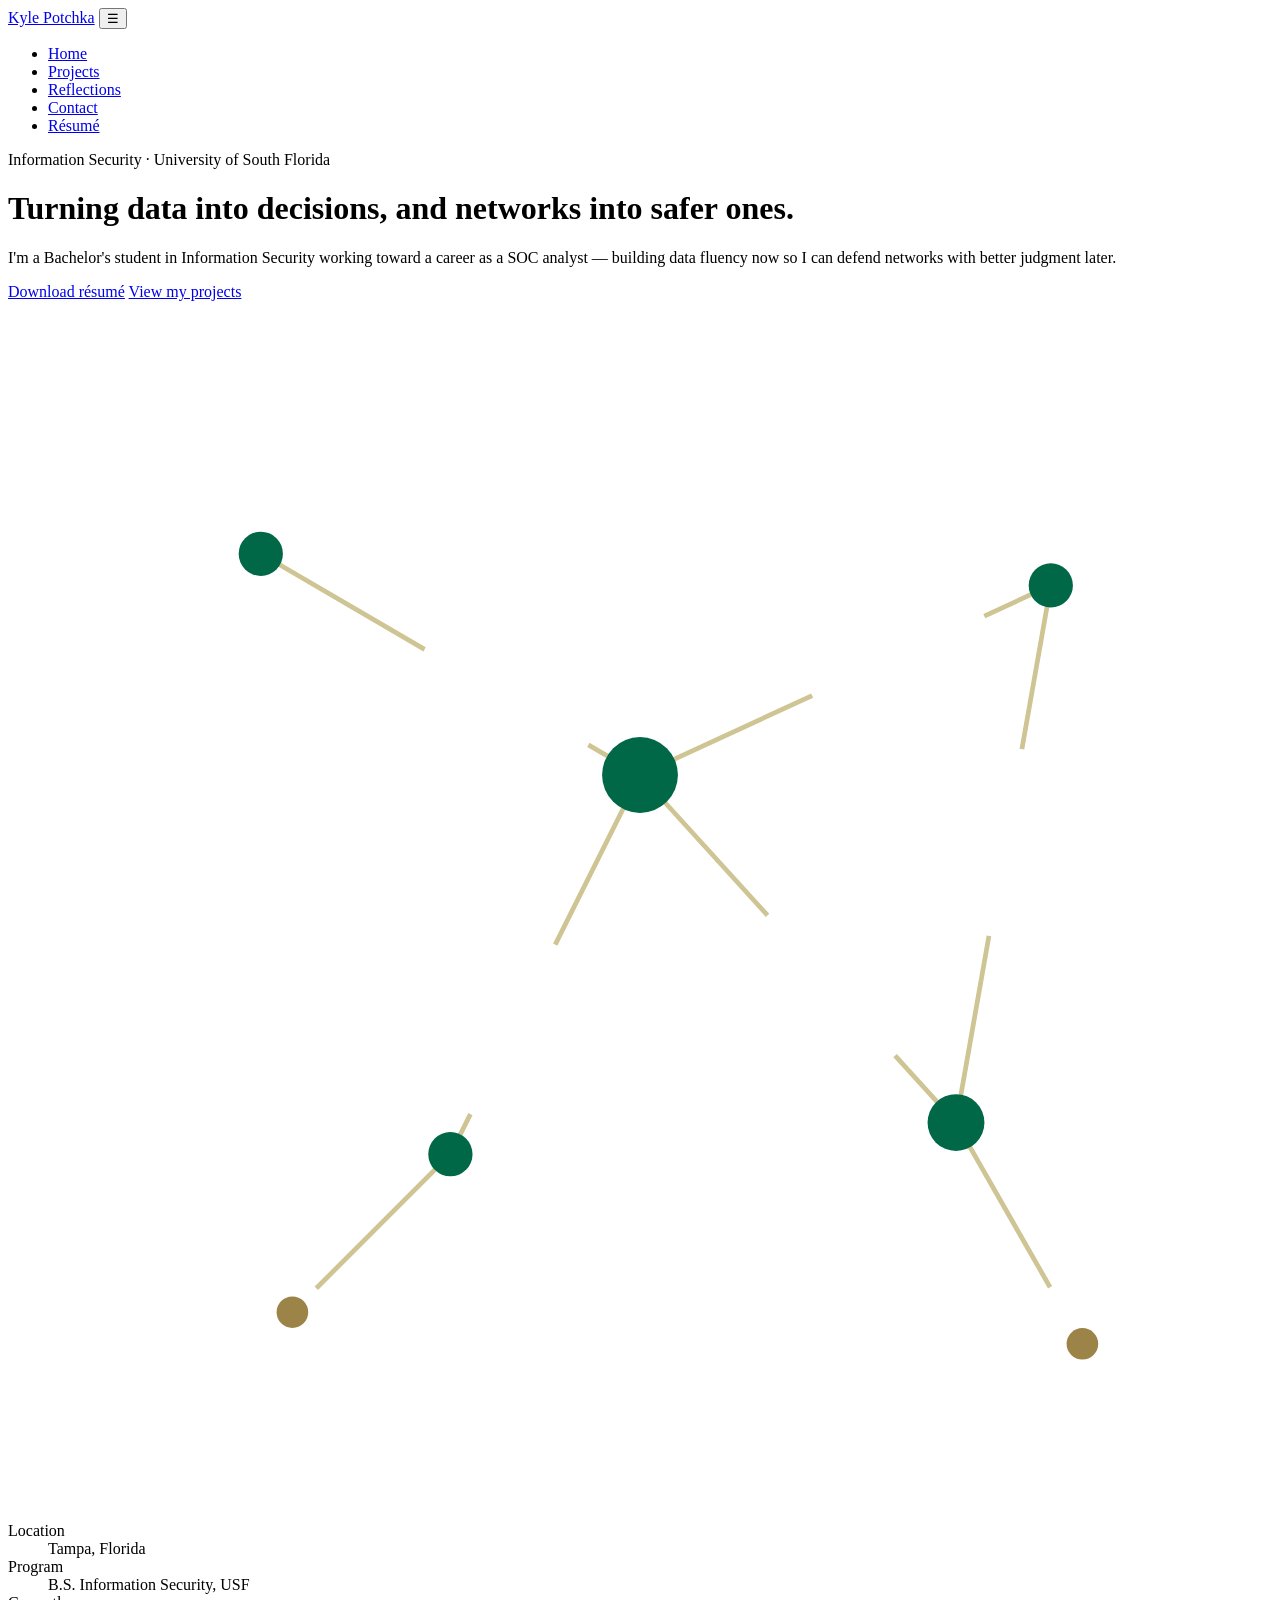
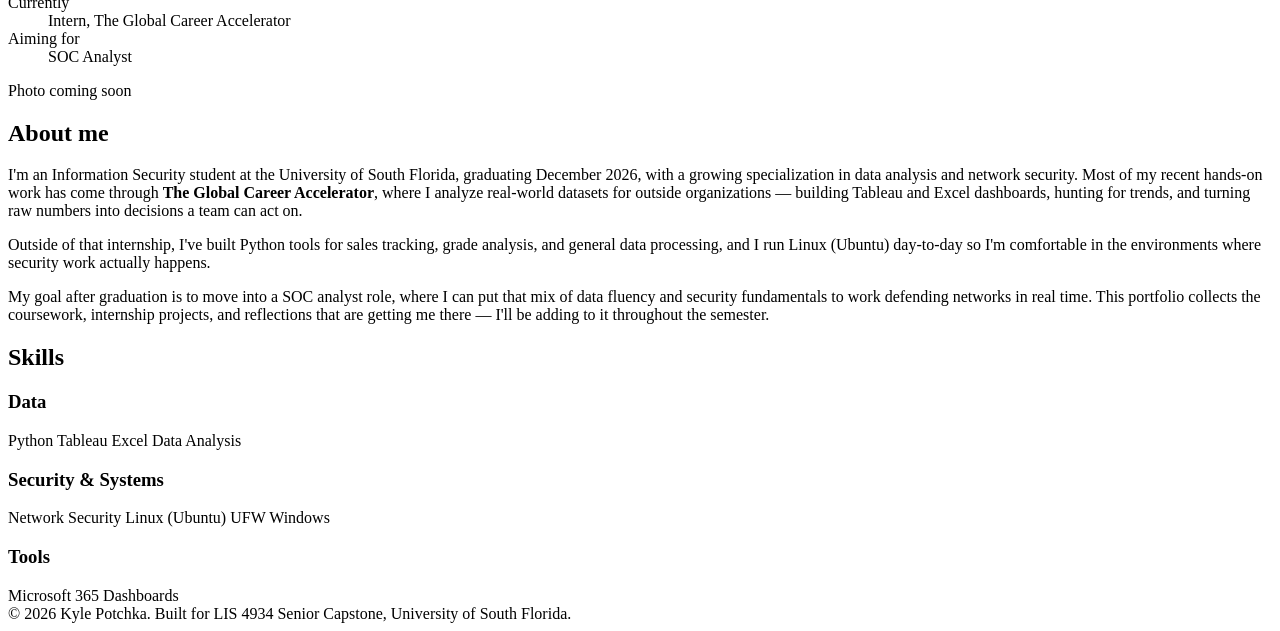
==== index.html @ b51d2565 "Add files via upload" ====
<!DOCTYPE html>
<html lang="en">
<head>
<meta charset="UTF-8">
<meta name="viewport" content="width=device-width, initial-scale=1.0">
<title>Kyle Potchka — ePortfolio</title>
<meta name="description" content="Kyle Potchka — Information Security student at USF, focused on data analysis and network security.">
<link rel="preconnect" href="https://fonts.googleapis.com">
<link href="https://fonts.googleapis.com/css2?family=Source+Serif+4:wght@500;600;700&family=IBM+Plex+Sans:wght@400;500;600&display=swap" rel="stylesheet">
<link rel="stylesheet" href="assets/style.css">
</head>
<body>

<nav class="site-nav">
  <div class="container">
    <a href="index.html" class="nav-name">Kyle Potchka</a>
    <button class="nav-toggle" aria-label="Toggle menu" aria-expanded="false" id="navToggle">☰</button>
    <ul class="nav-links" id="navLinks">
      <li><a href="index.html" aria-current="page">Home</a></li>
      <li><a href="projects.html">Projects</a></li>
      <li><a href="reflections.html">Reflections</a></li>
      <li><a href="contact.html">Contact</a></li>
      <li><a href="assets/Potchka_Resume.pdf">Résumé</a></li>
    </ul>
  </div>
</nav>

<header class="hero">
  <div class="container hero-grid">
    <div>
      <div class="eyebrow-label">Information Security · University of South Florida</div>
      <h1>Turning data into decisions, and networks into safer ones.</h1>
      <p class="lede">I'm a Bachelor's student in Information Security working toward a career as a SOC analyst — building data fluency now so I can defend networks with better judgment later.</p>
      <div class="btn-row">
        <a class="btn btn-primary" href="assets/Potchka_Resume.pdf">Download résumé</a>
        <a class="btn btn-secondary" href="projects.html">View my projects</a>
      </div>
    </div>
    <div class="hero-art" aria-hidden="true">
      <svg viewBox="0 0 400 380" xmlns="http://www.w3.org/2000/svg">
        <g stroke="#CFC493" stroke-width="1.5" fill="none">
          <line class="link" x1="80" y1="80" x2="200" y2="150" stroke-dasharray="60" style="animation-delay:.05s"/>
          <line class="link" x1="200" y1="150" x2="330" y2="90" stroke-dasharray="60" style="animation-delay:.15s"/>
          <line class="link" x1="200" y1="150" x2="140" y2="270" stroke-dasharray="60" style="animation-delay:.25s"/>
          <line class="link" x1="200" y1="150" x2="300" y2="260" stroke-dasharray="60" style="animation-delay:.35s"/>
          <line class="link" x1="300" y1="260" x2="330" y2="90" stroke-dasharray="60" style="animation-delay:.4s"/>
          <line class="link" x1="140" y1="270" x2="90" y2="320" stroke-dasharray="60" style="animation-delay:.45s"/>
          <line class="link" x1="300" y1="260" x2="340" y2="330" stroke-dasharray="60" style="animation-delay:.5s"/>
        </g>
        <g fill="#006747">
          <circle class="node" cx="200" cy="150" r="12" style="animation-delay:0s"/>
          <circle class="node" cx="80" cy="80" r="7" style="animation-delay:.1s"/>
          <circle class="node" cx="330" cy="90" r="7" style="animation-delay:.2s"/>
          <circle class="node" cx="140" cy="270" r="7" style="animation-delay:.3s"/>
          <circle class="node" cx="300" cy="260" r="9" style="animation-delay:.35s"/>
        </g>
        <g fill="#9C8347">
          <circle class="node" cx="90" cy="320" r="5" style="animation-delay:.5s"/>
          <circle class="node" cx="340" cy="330" r="5" style="animation-delay:.55s"/>
        </g>
      </svg>
    </div>
  </div>
</header>

<section class="facts">
  <div class="container">
    <dl class="facts-grid">
      <div class="fact"><dt>Location</dt><dd>Tampa, Florida</dd></div>
      <div class="fact"><dt>Program</dt><dd>B.S. Information Security, USF</dd></div>
      <div class="fact"><dt>Currently</dt><dd>Intern, The Global Career Accelerator</dd></div>
      <div class="fact"><dt>Aiming for</dt><dd>SOC Analyst</dd></div>
    </dl>
  </div>
</section>

<section class="section" id="bio">
  <div class="container bio-grid">
    <div class="portrait-frame">
      Photo coming soon
    </div>
    <div>
      <h2>About me</h2>
      <p>I'm an Information Security student at the University of South Florida, graduating December 2026, with a growing specialization in data analysis and network security. Most of my recent hands-on work has come through <strong>The Global Career Accelerator</strong>, where I analyze real-world datasets for outside organizations — building Tableau and Excel dashboards, hunting for trends, and turning raw numbers into decisions a team can act on.</p>
      <p>Outside of that internship, I've built Python tools for sales tracking, grade analysis, and general data processing, and I run Linux (Ubuntu) day-to-day so I'm comfortable in the environments where security work actually happens.</p>
      <p>My goal after graduation is to move into a SOC analyst role, where I can put that mix of data fluency and security fundamentals to work defending networks in real time. This portfolio collects the coursework, internship projects, and reflections that are getting me there — I'll be adding to it throughout the semester.</p>
    </div>
  </div>
</section>

<section class="section section-alt">
  <div class="container">
    <h2>Skills</h2>
    <div class="skill-groups">
      <div class="skill-group">
        <h3>Data</h3>
        <div class="chip-row">
          <span class="chip">Python</span>
          <span class="chip">Tableau</span>
          <span class="chip">Excel</span>
          <span class="chip">Data Analysis</span>
        </div>
      </div>
      <div class="skill-group">
        <h3>Security &amp; Systems</h3>
        <div class="chip-row">
          <span class="chip">Network Security</span>
          <span class="chip">Linux (Ubuntu)</span>
          <span class="chip">UFW</span>
          <span class="chip">Windows</span>
        </div>
      </div>
      <div class="skill-group">
        <h3>Tools</h3>
        <div class="chip-row">
          <span class="chip">Microsoft 365</span>
          <span class="chip">Dashboards</span>
        </div>
      </div>
    </div>
  </div>
</section>

<footer class="site-footer">
  <div class="container">
    &copy; 2026 Kyle Potchka. Built for LIS 4934 Senior Capstone, University of South Florida.
  </div>
</footer>

<script src="assets/main.js"></script>
</body>
</html>
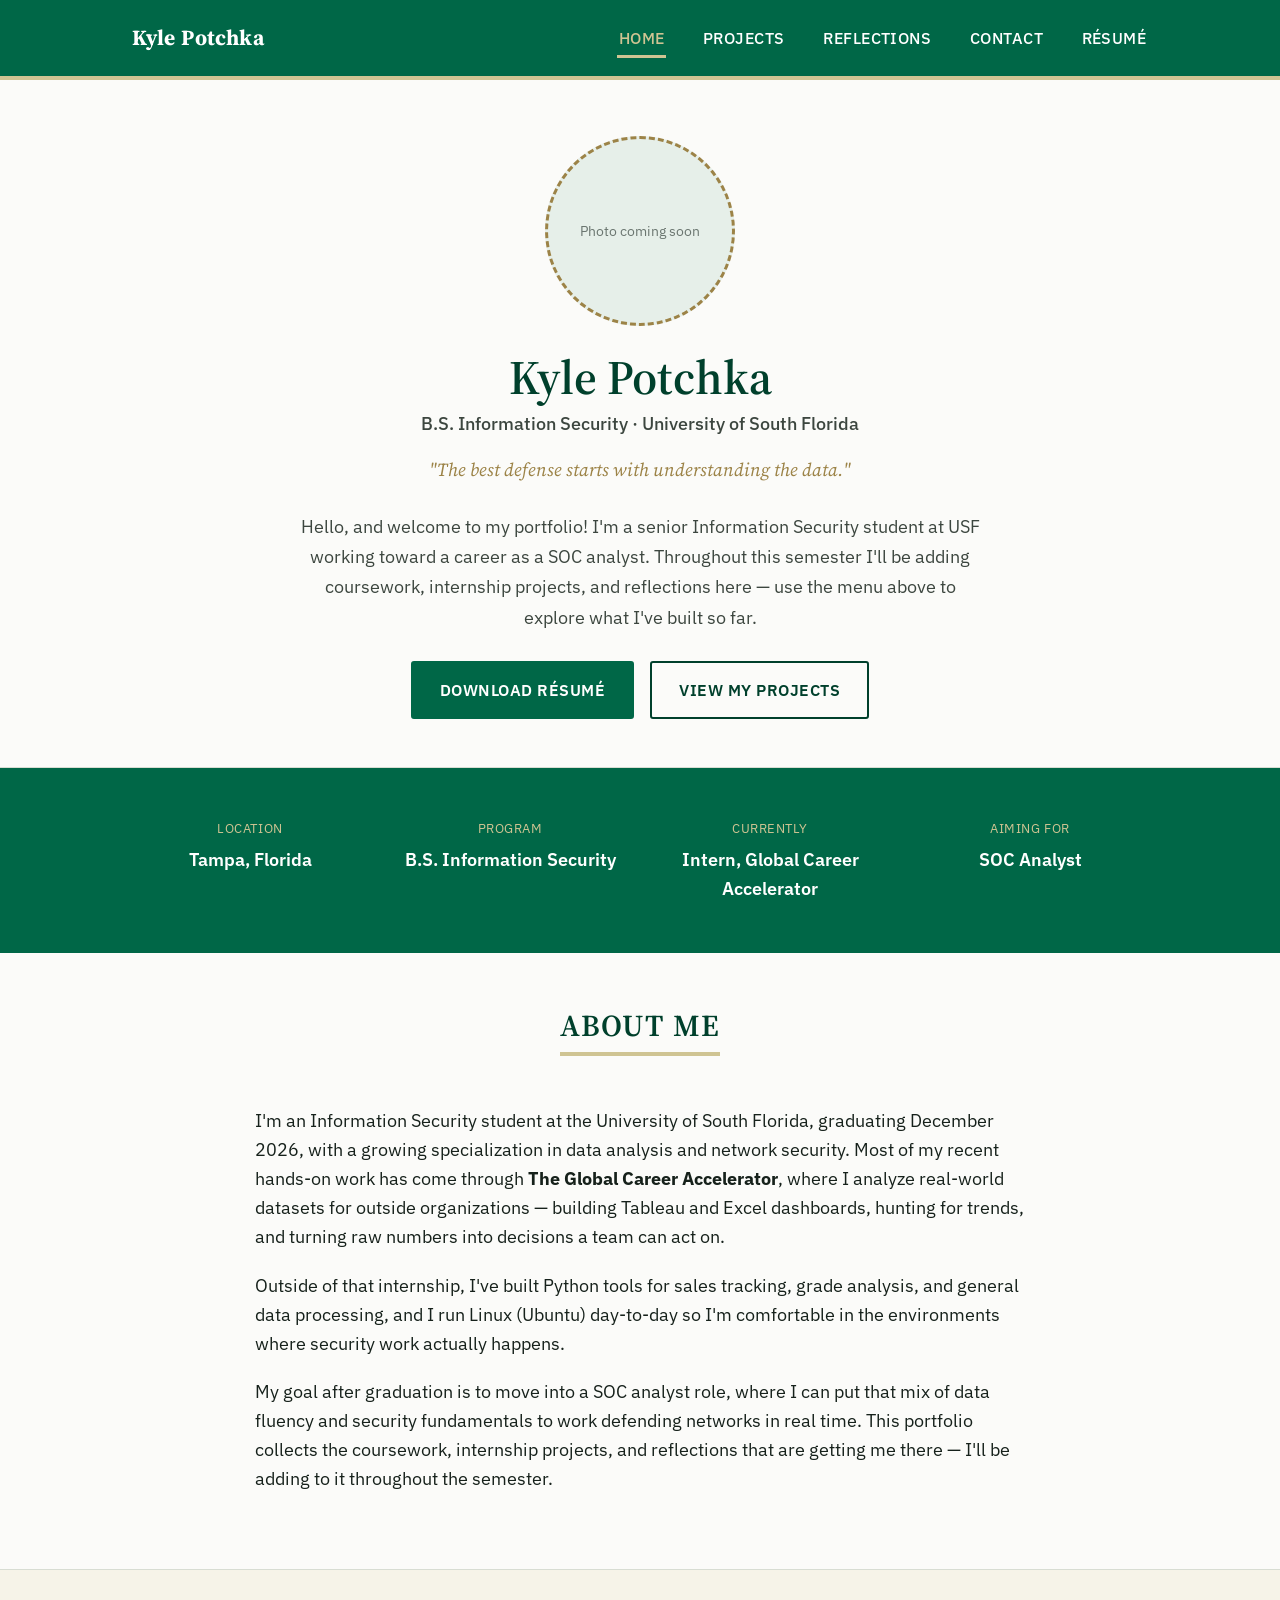
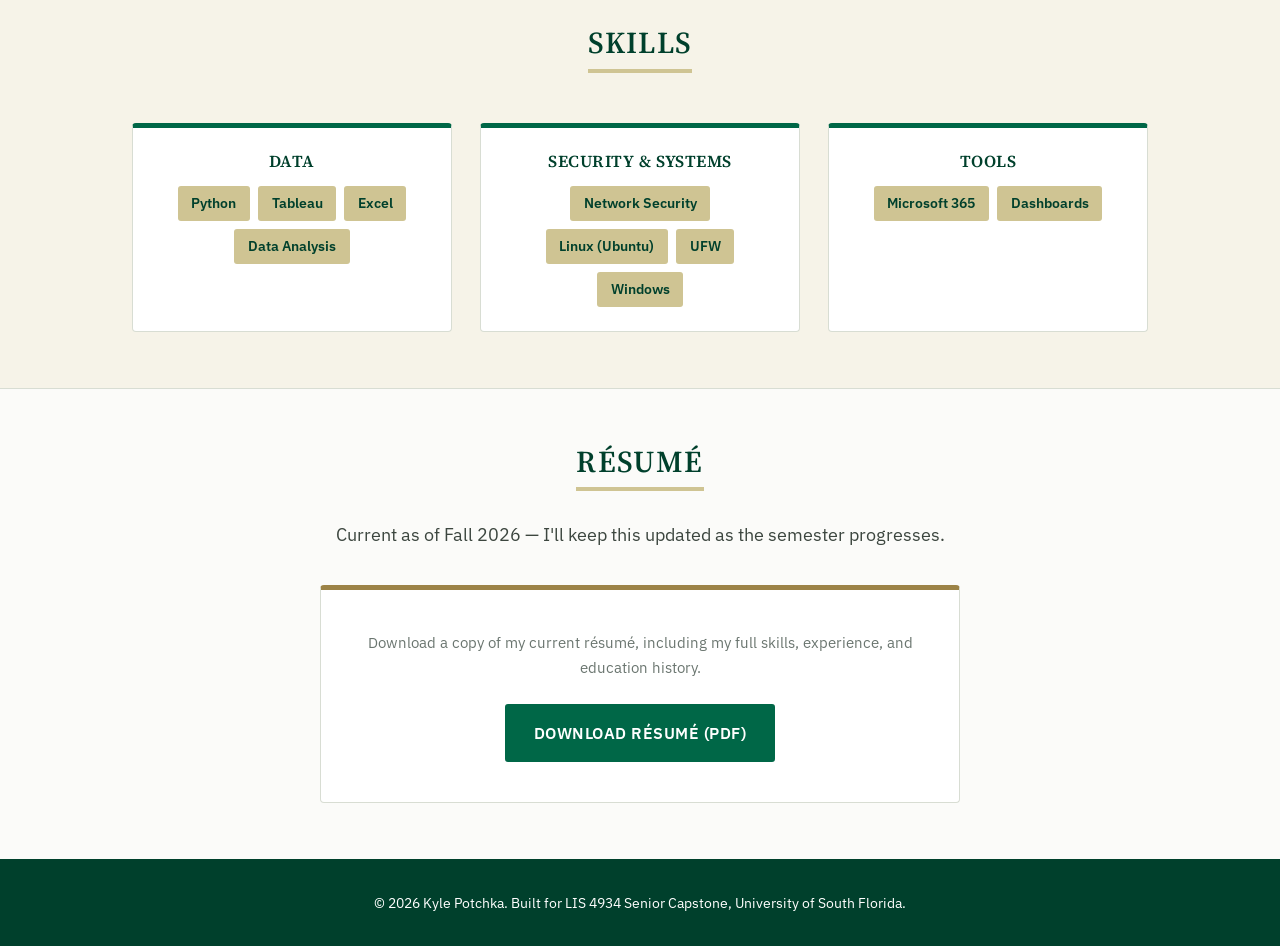
==== commit c4089b14: "Add files via upload" ====
--- a/index.html
+++ b/index.html
@@ -6,7 +6,7 @@
 <title>Kyle Potchka — ePortfolio</title>
 <meta name="description" content="Kyle Potchka — Information Security student at USF, focused on data analysis and network security.">
 <link rel="preconnect" href="https://fonts.googleapis.com">
-<link href="https://fonts.googleapis.com/css2?family=Source+Serif+4:wght@500;600;700&family=IBM+Plex+Sans:wght@400;500;600&display=swap" rel="stylesheet">
+<link href="https://fonts.googleapis.com/css2?family=Source+Serif+4:wght@500;600;700&family=IBM+Plex+Sans:wght@400;500;600;700&display=swap" rel="stylesheet">
 <link rel="stylesheet" href="assets/style.css">
 </head>
 <body>
@@ -26,39 +26,17 @@
 </nav>
 
 <header class="hero">
-  <div class="container hero-grid">
-    <div>
-      <div class="eyebrow-label">Information Security · University of South Florida</div>
-      <h1>Turning data into decisions, and networks into safer ones.</h1>
-      <p class="lede">I'm a Bachelor's student in Information Security working toward a career as a SOC analyst — building data fluency now so I can defend networks with better judgment later.</p>
-      <div class="btn-row">
-        <a class="btn btn-primary" href="assets/Potchka_Resume.pdf">Download résumé</a>
-        <a class="btn btn-secondary" href="projects.html">View my projects</a>
-      </div>
+  <div class="container">
+    <div class="portrait-ring" aria-hidden="true">
+      Photo coming soon
     </div>
-    <div class="hero-art" aria-hidden="true">
-      <svg viewBox="0 0 400 380" xmlns="http://www.w3.org/2000/svg">
-        <g stroke="#CFC493" stroke-width="1.5" fill="none">
-          <line class="link" x1="80" y1="80" x2="200" y2="150" stroke-dasharray="60" style="animation-delay:.05s"/>
-          <line class="link" x1="200" y1="150" x2="330" y2="90" stroke-dasharray="60" style="animation-delay:.15s"/>
-          <line class="link" x1="200" y1="150" x2="140" y2="270" stroke-dasharray="60" style="animation-delay:.25s"/>
-          <line class="link" x1="200" y1="150" x2="300" y2="260" stroke-dasharray="60" style="animation-delay:.35s"/>
-          <line class="link" x1="300" y1="260" x2="330" y2="90" stroke-dasharray="60" style="animation-delay:.4s"/>
-          <line class="link" x1="140" y1="270" x2="90" y2="320" stroke-dasharray="60" style="animation-delay:.45s"/>
-          <line class="link" x1="300" y1="260" x2="340" y2="330" stroke-dasharray="60" style="animation-delay:.5s"/>
-        </g>
-        <g fill="#006747">
-          <circle class="node" cx="200" cy="150" r="12" style="animation-delay:0s"/>
-          <circle class="node" cx="80" cy="80" r="7" style="animation-delay:.1s"/>
-          <circle class="node" cx="330" cy="90" r="7" style="animation-delay:.2s"/>
-          <circle class="node" cx="140" cy="270" r="7" style="animation-delay:.3s"/>
-          <circle class="node" cx="300" cy="260" r="9" style="animation-delay:.35s"/>
-        </g>
-        <g fill="#9C8347">
-          <circle class="node" cx="90" cy="320" r="5" style="animation-delay:.5s"/>
-          <circle class="node" cx="340" cy="330" r="5" style="animation-delay:.55s"/>
-        </g>
-      </svg>
+    <h1>Kyle Potchka</h1>
+    <p class="subtitle">B.S. Information Security · University of South Florida</p>
+    <p class="quote">"The best defense starts with understanding the data."</p>
+    <p class="lede">Hello, and welcome to my portfolio! I'm a senior Information Security student at USF working toward a career as a SOC analyst. Throughout this semester I'll be adding coursework, internship projects, and reflections here — use the menu above to explore what I've built so far.</p>
+    <div class="btn-row">
+      <a class="btn btn-primary" href="assets/Potchka_Resume.pdf">Download résumé</a>
+      <a class="btn btn-secondary" href="projects.html">View my projects</a>
     </div>
   </div>
 </header>
@@ -67,20 +45,19 @@
   <div class="container">
     <dl class="facts-grid">
       <div class="fact"><dt>Location</dt><dd>Tampa, Florida</dd></div>
-      <div class="fact"><dt>Program</dt><dd>B.S. Information Security, USF</dd></div>
-      <div class="fact"><dt>Currently</dt><dd>Intern, The Global Career Accelerator</dd></div>
+      <div class="fact"><dt>Program</dt><dd>B.S. Information Security</dd></div>
+      <div class="fact"><dt>Currently</dt><dd>Intern, Global Career Accelerator</dd></div>
       <div class="fact"><dt>Aiming for</dt><dd>SOC Analyst</dd></div>
     </dl>
   </div>
 </section>
 
 <section class="section" id="bio">
-  <div class="container bio-grid">
-    <div class="portrait-frame">
-      Photo coming soon
+  <div class="container">
+    <div class="section-header">
+      <h2>About Me</h2>
     </div>
-    <div>
-      <h2>About me</h2>
+    <div class="bio-block">
       <p>I'm an Information Security student at the University of South Florida, graduating December 2026, with a growing specialization in data analysis and network security. Most of my recent hands-on work has come through <strong>The Global Career Accelerator</strong>, where I analyze real-world datasets for outside organizations — building Tableau and Excel dashboards, hunting for trends, and turning raw numbers into decisions a team can act on.</p>
       <p>Outside of that internship, I've built Python tools for sales tracking, grade analysis, and general data processing, and I run Linux (Ubuntu) day-to-day so I'm comfortable in the environments where security work actually happens.</p>
       <p>My goal after graduation is to move into a SOC analyst role, where I can put that mix of data fluency and security fundamentals to work defending networks in real time. This portfolio collects the coursework, internship projects, and reflections that are getting me there — I'll be adding to it throughout the semester.</p>
@@ -88,9 +65,11 @@
   </div>
 </section>
 
-<section class="section section-alt">
+<section class="section section-tint">
   <div class="container">
-    <h2>Skills</h2>
+    <div class="section-header">
+      <h2>Skills</h2>
+    </div>
     <div class="skill-groups">
       <div class="skill-group">
         <h3>Data</h3>
@@ -121,6 +100,19 @@
   </div>
 </section>
 
+<section class="section">
+  <div class="container">
+    <div class="section-header">
+      <h2>Résumé</h2>
+      <p>Current as of Fall 2026 — I'll keep this updated as the semester progresses.</p>
+    </div>
+    <div class="resume-block">
+      <p>Download a copy of my current résumé, including my full skills, experience, and education history.</p>
+      <a class="btn btn-primary" href="assets/Potchka_Resume.pdf">Download résumé (PDF)</a>
+    </div>
+  </div>
+</section>
+
 <footer class="site-footer">
   <div class="container">
     &copy; 2026 Kyle Potchka. Built for LIS 4934 Senior Capstone, University of South Florida.
--- a/assets/style.css
+++ b/assets/style.css
@@ -0,0 +1,371 @@
+/* ==========================================================================
+   Kyle Potchka — ePortfolio
+   Token system: color, type, layout
+   ========================================================================== */
+
+:root {
+  /* Color */
+  --green: #006747;
+  --green-dark: #00402c;
+  --green-tint: #e6efe9;
+  --gold: #cfc493;
+  --gold-tint: #f6f3e8;
+  --gold-deep: #9c8347;
+  --paper: #fbfbf9;
+  --paper-raised: #ffffff;
+  --ink: #16211b;
+  --ink-soft: #3c463f;
+  --ink-faint: #6b7670;
+  --line: #d8ddd3;
+
+  /* Type */
+  --font-display: "Source Serif 4", Georgia, "Times New Roman", serif;
+  --font-body: "IBM Plex Sans", -apple-system, "Segoe UI", sans-serif;
+
+  --content-max: 70ch;
+  --page-max: 1080px;
+}
+
+* { box-sizing: border-box; }
+html { scroll-behavior: smooth; }
+
+body {
+  margin: 0;
+  background: var(--paper);
+  color: var(--ink);
+  font-family: var(--font-body);
+  font-size: 1.15rem;
+  line-height: 1.65;
+  -webkit-font-smoothing: antialiased;
+}
+
+@media (prefers-reduced-motion: reduce) {
+  html { scroll-behavior: auto; }
+}
+
+img { max-width: 100%; display: block; }
+
+a {
+  color: var(--gold-deep);
+  text-decoration: underline;
+  text-decoration-color: var(--gold);
+  text-underline-offset: 3px;
+}
+a:hover { color: var(--green); text-decoration-color: var(--green); }
+a:focus-visible, button:focus-visible { outline: 2px solid var(--green); outline-offset: 3px; }
+
+h1, h2, h3 {
+  font-family: var(--font-display);
+  font-weight: 600;
+  line-height: 1.15;
+  color: var(--green-dark);
+  margin: 0 0 0.5em;
+}
+
+h1 { font-size: 2.9rem; }
+h2 {
+  font-size: 1.9rem;
+  text-transform: uppercase;
+  letter-spacing: 0.04em;
+  padding-bottom: 0.5rem;
+  border-bottom: 4px solid var(--gold);
+  display: inline-block;
+}
+h3 { font-size: 1.3rem; }
+
+p { margin: 0 0 1.1em; }
+
+.container { max-width: var(--page-max); margin: 0 auto; padding: 0 2rem; }
+.prose { max-width: var(--content-max); margin-left: auto; margin-right: auto; }
+.center { text-align: center; }
+
+/* ---------- Nav ---------- */
+.site-nav {
+  position: sticky;
+  top: 0;
+  z-index: 20;
+  background: var(--green);
+  border-bottom: 4px solid var(--gold);
+}
+
+.site-nav .container {
+  display: flex;
+  align-items: center;
+  justify-content: space-between;
+  height: 76px;
+}
+
+.nav-name {
+  font-family: var(--font-display);
+  font-weight: 700;
+  font-size: 1.35rem;
+  color: #fff;
+  text-decoration: none;
+  letter-spacing: 0.02em;
+}
+.nav-name:hover { color: var(--gold); text-decoration: none; }
+
+.nav-links {
+  display: flex;
+  gap: 2.2rem;
+  list-style: none;
+  margin: 0;
+  padding: 0;
+}
+
+.nav-links a {
+  color: #fff;
+  text-decoration: none;
+  font-size: 1rem;
+  font-weight: 500;
+  text-transform: uppercase;
+  letter-spacing: 0.03em;
+  padding: 0.4rem 0.1rem;
+  border-bottom: 3px solid transparent;
+}
+.nav-links a:hover,
+.nav-links a[aria-current="page"] {
+  color: var(--gold);
+  border-bottom-color: var(--gold);
+}
+
+.nav-toggle {
+  display: none;
+  background: none;
+  border: 1px solid #fff;
+  border-radius: 6px;
+  width: 42px;
+  height: 42px;
+  font-size: 1.2rem;
+  color: #fff;
+  cursor: pointer;
+}
+
+@media (max-width: 760px) {
+  .nav-toggle { display: block; }
+  .nav-links {
+    position: absolute;
+    top: 76px;
+    left: 0;
+    right: 0;
+    background: var(--green);
+    border-bottom: 4px solid var(--gold);
+    flex-direction: column;
+    gap: 0;
+    padding: 0.5rem 2rem 1.2rem;
+    display: none;
+  }
+  .nav-links.open { display: flex; }
+  .nav-links a { padding: 0.7rem 0; width: 100%; }
+}
+
+/* ---------- Buttons ---------- */
+.btn {
+  display: inline-flex;
+  align-items: center;
+  gap: 0.5rem;
+  padding: 0.85rem 1.7rem;
+  border-radius: 3px;
+  font-family: var(--font-body);
+  font-size: 1rem;
+  font-weight: 600;
+  text-decoration: none;
+  border: 2px solid transparent;
+  cursor: pointer;
+  text-transform: uppercase;
+  letter-spacing: 0.03em;
+}
+
+.btn-primary { background: var(--green); color: #fff; border-color: var(--green); }
+.btn-primary:hover { background: var(--green-dark); border-color: var(--green-dark); color: #fff; }
+
+.btn-secondary { background: transparent; color: var(--green-dark); border-color: var(--green-dark); }
+.btn-secondary:hover { background: var(--green-tint); color: var(--green-dark); }
+
+.btn-row { display: flex; gap: 1rem; flex-wrap: wrap; margin-top: 1.8rem; justify-content: center; }
+
+/* ---------- Hero (centered, portrait-first) ---------- */
+.hero { padding: 3.5rem 0 3rem; text-align: center; border-bottom: 1px solid var(--line); }
+
+.portrait-ring {
+  width: 190px;
+  height: 190px;
+  border-radius: 50%;
+  border: 3px dashed var(--gold-deep);
+  background: var(--green-tint);
+  margin: 0 auto 1.5rem;
+  display: flex;
+  align-items: center;
+  justify-content: center;
+  color: var(--ink-faint);
+  font-size: 0.85rem;
+  text-align: center;
+  padding: 1rem;
+  overflow: hidden;
+}
+.portrait-ring img { width: 100%; height: 100%; object-fit: cover; border-radius: 50%; }
+
+.hero h1 { font-size: 3rem; margin-bottom: 0.2rem; }
+.hero .subtitle { color: var(--ink-soft); font-size: 1.15rem; font-weight: 500; margin-bottom: 1rem; }
+.hero .quote {
+  font-family: var(--font-display);
+  font-style: italic;
+  color: var(--gold-deep);
+  font-size: 1.15rem;
+  max-width: 46ch;
+  margin: 0 auto 1.6rem;
+}
+.hero .lede { max-width: 62ch; margin: 0 auto; color: var(--ink-soft); }
+
+/* ---------- Quick facts band ---------- */
+.facts { background: var(--green); padding: 2rem 0; }
+.facts-grid {
+  display: grid;
+  grid-template-columns: repeat(4, 1fr);
+  gap: 1.5rem;
+  text-align: center;
+}
+@media (max-width: 700px) { .facts-grid { grid-template-columns: repeat(2, 1fr); } }
+.fact dt {
+  font-size: 0.8rem;
+  color: var(--gold);
+  text-transform: uppercase;
+  letter-spacing: 0.04em;
+  margin-bottom: 0.35rem;
+}
+.fact dd { margin: 0; font-size: 1.1rem; color: #fff; font-weight: 600; }
+
+/* ---------- Sections ---------- */
+.section { padding: 3.5rem 0; }
+.section-tint { background: var(--gold-tint); border-top: 1px solid var(--line); border-bottom: 1px solid var(--line); }
+.section-header { text-align: center; margin-bottom: 2.2rem; }
+.section-header p { color: var(--ink-soft); max-width: 60ch; margin: 0.8rem auto 0; }
+
+.bio-block { max-width: var(--content-max); margin: 0 auto; }
+.bio-block p { font-size: 1.1rem; }
+
+/* ---------- Skills ---------- */
+.skill-groups {
+  display: grid;
+  grid-template-columns: repeat(3, 1fr);
+  gap: 1.75rem;
+  margin-top: 1rem;
+}
+@media (max-width: 700px) { .skill-groups { grid-template-columns: 1fr; } }
+.skill-group {
+  background: #fff;
+  border: 1px solid var(--line);
+  border-top: 5px solid var(--green);
+  border-radius: 4px;
+  padding: 1.5rem;
+  text-align: center;
+}
+.skill-group h3 { margin-bottom: 0.9rem; text-transform: uppercase; font-size: 1.05rem; letter-spacing: 0.03em; }
+.chip-row { display: flex; flex-wrap: wrap; gap: 0.5rem; justify-content: center; }
+.chip {
+  background: var(--gold);
+  color: var(--green-dark);
+  font-size: 0.9rem;
+  font-weight: 600;
+  padding: 0.35rem 0.85rem;
+  border-radius: 3px;
+}
+
+/* ---------- Resume block ---------- */
+.resume-block {
+  text-align: center;
+  background: #fff;
+  border: 1px solid var(--line);
+  border-top: 5px solid var(--gold-deep);
+  border-radius: 4px;
+  padding: 2.5rem;
+  max-width: 640px;
+  margin: 0 auto;
+}
+.resume-block p { color: var(--ink-faint); font-size: 0.95rem; margin-bottom: 1.5rem; }
+
+/* ---------- Project cards ---------- */
+.project-grid {
+  display: grid;
+  grid-template-columns: repeat(2, 1fr);
+  gap: 1.75rem;
+  margin-top: 2rem;
+}
+@media (max-width: 760px) { .project-grid { grid-template-columns: 1fr; } }
+
+.project-card {
+  background: #fff;
+  border: 1px solid var(--line);
+  border-top: 5px solid var(--green);
+  border-radius: 4px;
+  padding: 1.9rem;
+  display: flex;
+  flex-direction: column;
+  gap: 0.8rem;
+}
+
+.tag-row { display: flex; gap: 0.5rem; flex-wrap: wrap; }
+.tag {
+  font-size: 0.75rem;
+  font-weight: 700;
+  padding: 0.25rem 0.7rem;
+  border-radius: 3px;
+  text-transform: uppercase;
+  letter-spacing: 0.03em;
+  background: var(--green);
+  color: #fff;
+}
+.tag.tag-class { background: var(--gold-deep); }
+
+.project-card h3 { margin-bottom: 0; }
+.project-card .meta { font-size: 0.85rem; color: var(--ink-faint); font-weight: 600; }
+.project-card p { color: var(--ink-soft); font-size: 1rem; margin-bottom: 0.4rem; }
+
+.reflection-note {
+  border-left: 4px solid var(--gold);
+  background: var(--gold-tint);
+  padding: 0.8rem 1rem;
+  font-size: 0.95rem;
+  color: var(--ink-soft);
+  border-radius: 0 4px 4px 0;
+}
+.reflection-note strong { color: var(--ink); }
+
+.placeholder-card { border: 2px dashed var(--line); border-top: 2px dashed var(--line); background: transparent; justify-content: center; text-align: center; }
+.placeholder-card p { color: var(--ink-faint); font-style: italic; }
+
+/* ---------- Reflections ---------- */
+.reflections article {
+  background: #fff;
+  border: 1px solid var(--line);
+  border-left: 5px solid var(--green);
+  border-radius: 4px;
+  padding: 2rem;
+}
+.reflections article + article { margin-top: 1.75rem; }
+.reflections h2 { margin-bottom: 0.3rem; font-size: 1.4rem; border-bottom: none; padding-bottom: 0; }
+.reflections .meta { color: var(--ink-faint); font-size: 0.88rem; margin-bottom: 1rem; font-weight: 600; text-transform: uppercase; letter-spacing: 0.03em; }
+
+/* ---------- Contact ---------- */
+.contact-list { list-style: none; padding: 0; margin: 2rem auto 0; max-width: 480px; }
+.contact-list li {
+  padding: 1rem 1.2rem;
+  border: 1px solid var(--line);
+  border-radius: 4px;
+  margin-bottom: 0.8rem;
+  display: flex;
+  gap: 1rem;
+  align-items: baseline;
+  background: #fff;
+}
+.contact-list .label { width: 100px; flex-shrink: 0; color: var(--gold-deep); font-size: 0.8rem; font-weight: 700; text-transform: uppercase; letter-spacing: 0.03em; }
+
+/* ---------- Footer ---------- */
+.site-footer {
+  padding: 2rem 0;
+  color: #fff;
+  background: var(--green-dark);
+  font-size: 0.9rem;
+  text-align: center;
+}
+.site-footer a { color: var(--gold); }
